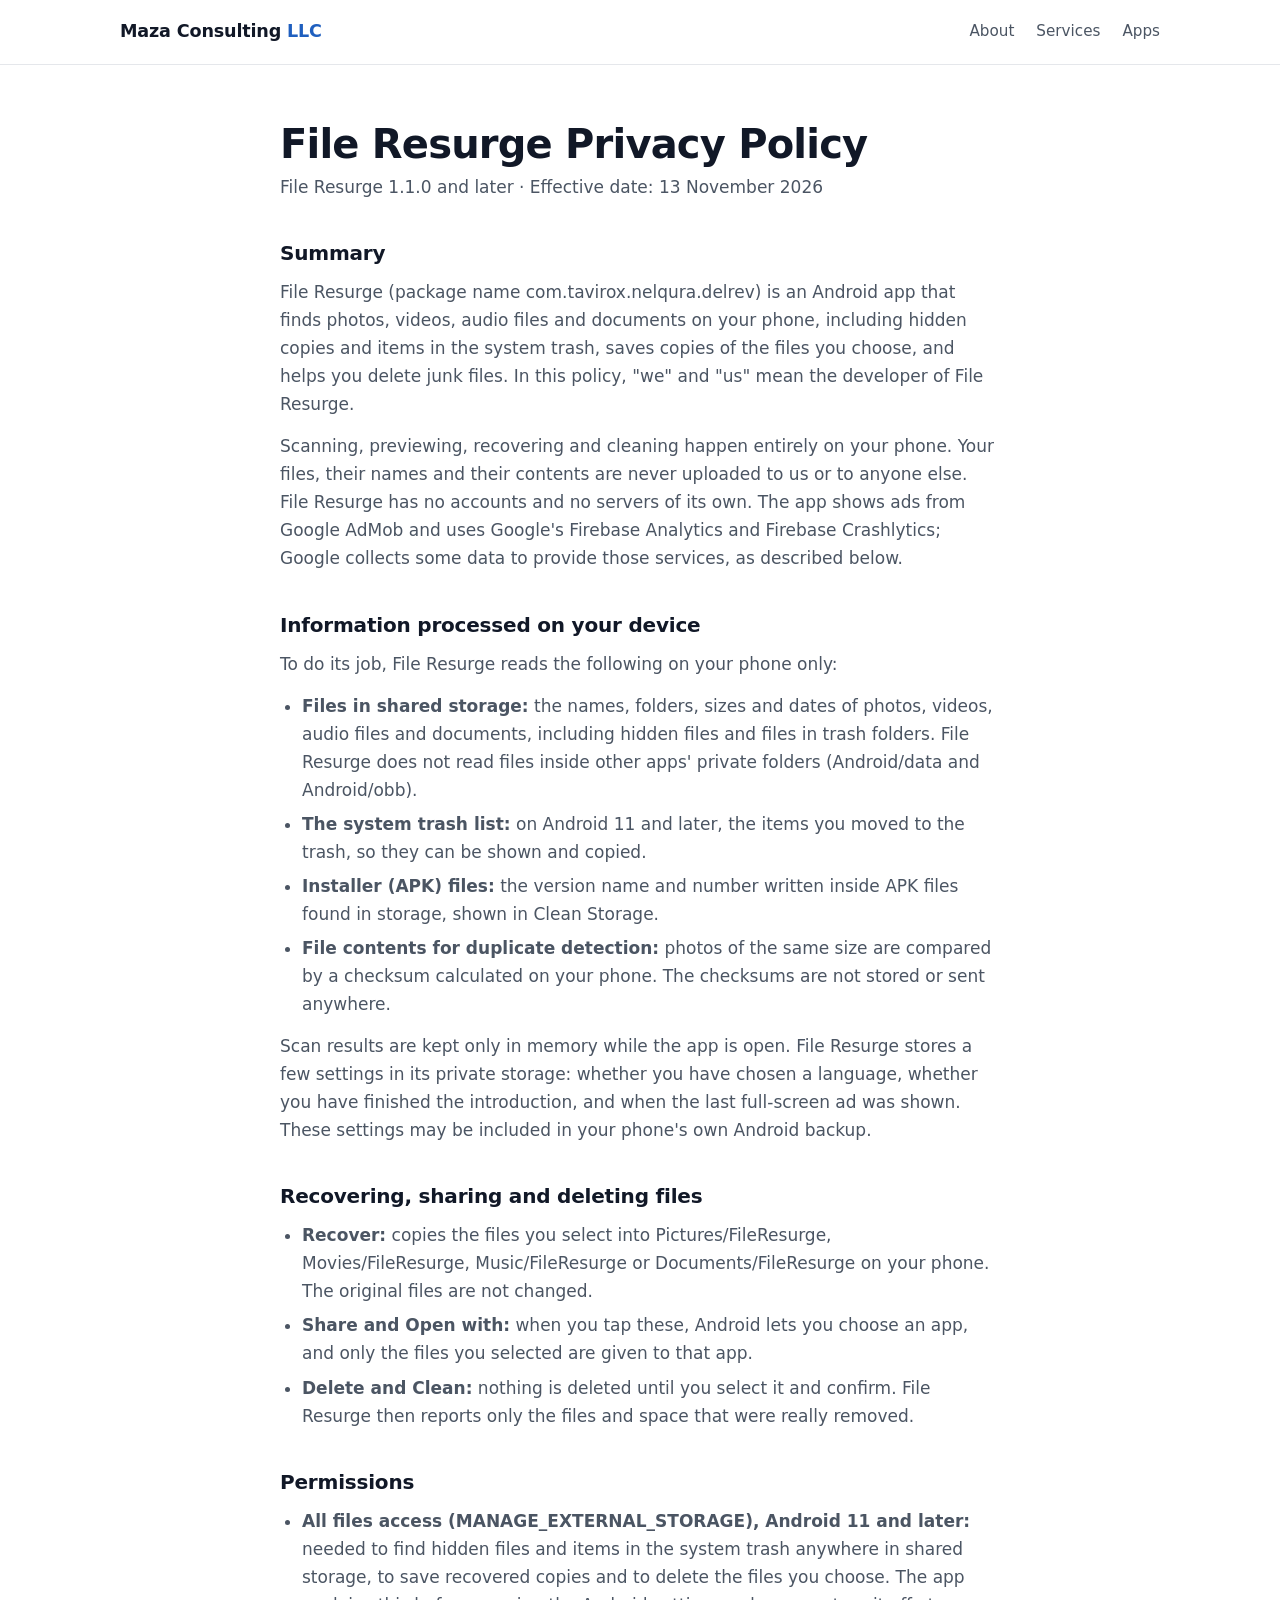
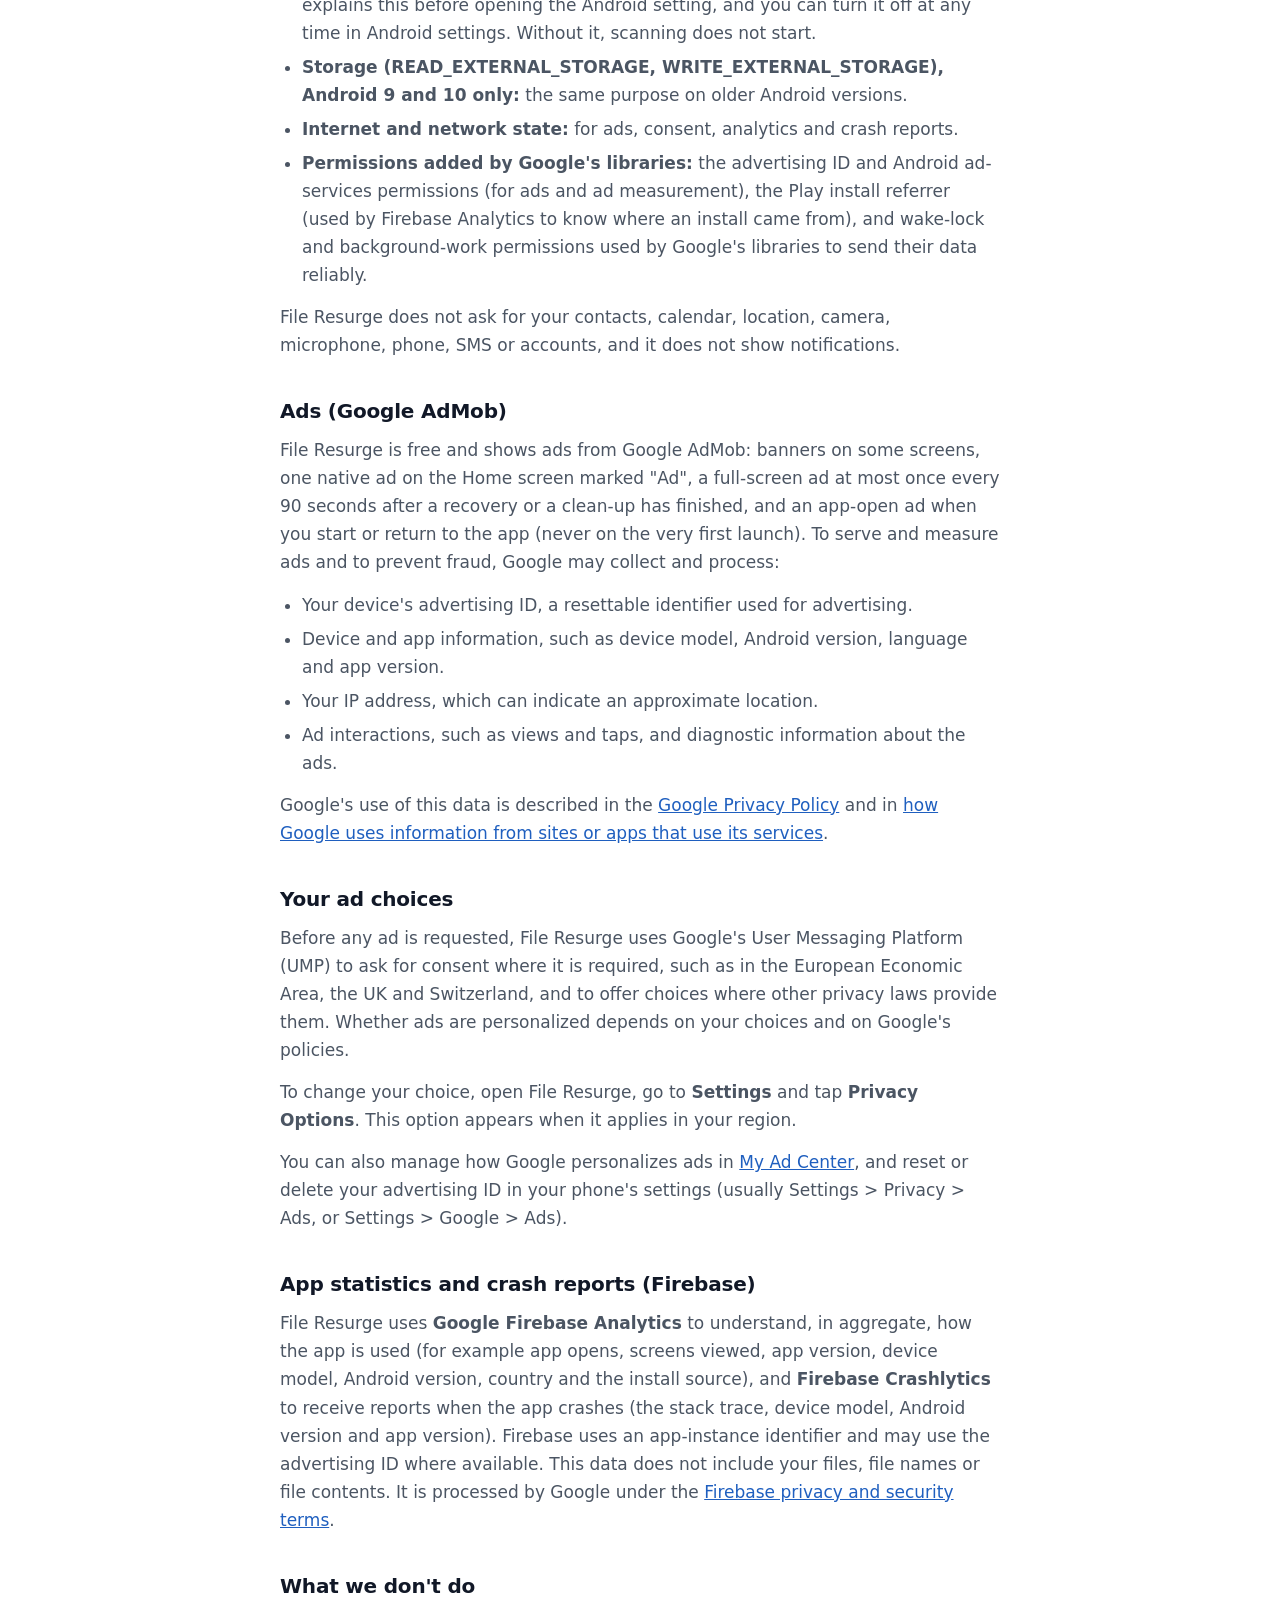
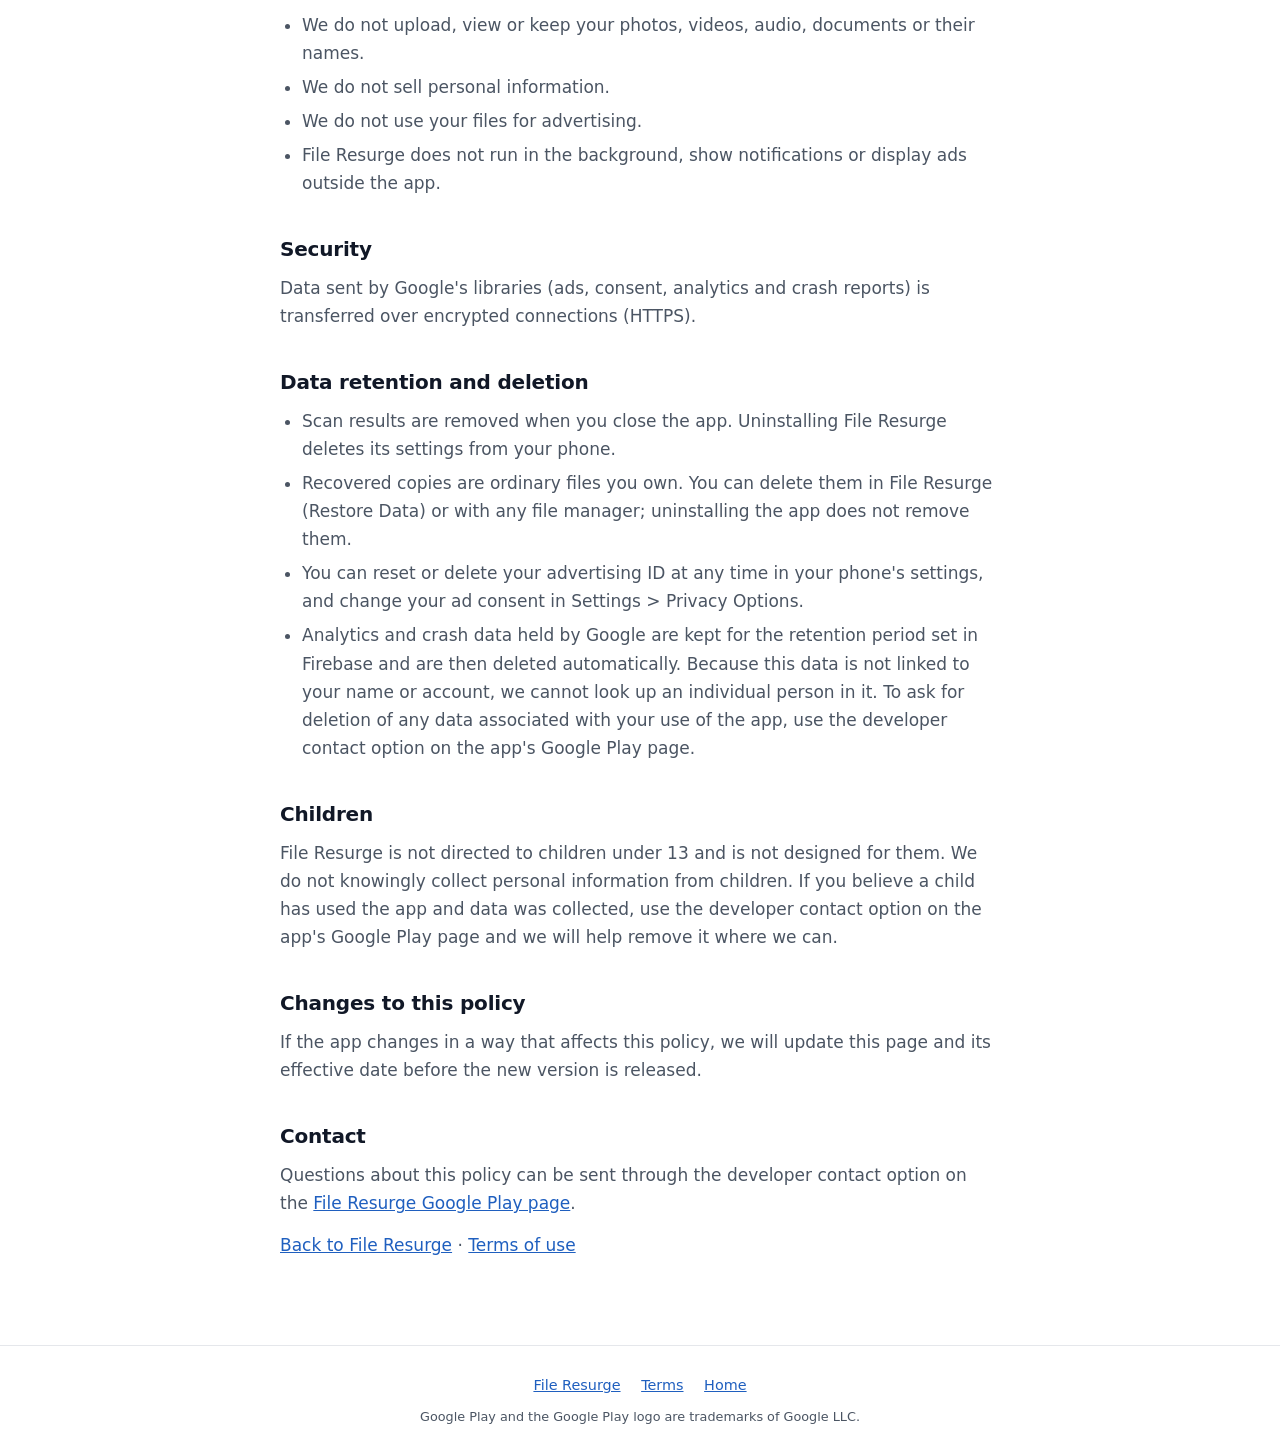
==== fileresurge/privacy-policy.html @ abaddbd8 "Add File Resurge site and app-ads.txt entry" ====
<!DOCTYPE html>
<html lang="en">
<head>
  <meta charset="utf-8">
  <meta name="viewport" content="width=device-width, initial-scale=1">
  <title>File Resurge Privacy Policy</title>
  <meta name="description" content="How the File Resurge Android app handles your information: on-device scanning and recovery, all-files access, Google AdMob ads and consent, Firebase Analytics and Crashlytics, and data deletion.">
  <meta name="color-scheme" content="light dark">
  <meta name="theme-color" content="#3688F6">
  <link rel="canonical" href="https://nextsolutions774-dev.github.io/fileresurge/privacy-policy.html">
  <meta property="og:type" content="article">
  <meta property="og:title" content="File Resurge Privacy Policy">
  <meta property="og:description" content="What the File Resurge Android app does with your information.">
  <meta property="og:url" content="https://nextsolutions774-dev.github.io/fileresurge/privacy-policy.html">
  <meta property="og:image" content="https://nextsolutions774-dev.github.io/fileresurge/icon.png">
  <link rel="icon" href="/fileresurge/icon.png" type="image/png">
  <link rel="stylesheet" href="/style.css">
  <link rel="stylesheet" href="/fileresurge/fileresurge.css">
</head>
<body>
  <header class="site-header">
    <div class="container header-inner">
      <a class="wordmark" href="/">Maza Consulting <span>LLC</span></a>
      <nav aria-label="Main">
        <a href="/#about">About</a>
        <a href="/#services">Services</a>
        <a href="/#apps">Apps</a>
      </nav>
    </div>
  </header>

  <main class="policy">
    <div class="container narrow">
      <h1>File Resurge Privacy Policy</h1>
      <p class="updated">File Resurge 1.1.0 and later · Effective date: 13 November 2026</p>

      <h2 id="summary">Summary</h2>
      <p>File Resurge (package name com.tavirox.nelqura.delrev) is an Android app that finds photos, videos, audio files and documents on your phone, including hidden copies and items in the system trash, saves copies of the files you choose, and helps you delete junk files. In this policy, "we" and "us" mean the developer of File Resurge.</p>
      <p>Scanning, previewing, recovering and cleaning happen entirely on your phone. Your files, their names and their contents are never uploaded to us or to anyone else. File Resurge has no accounts and no servers of its own. The app shows ads from Google AdMob and uses Google's Firebase Analytics and Firebase Crashlytics; Google collects some data to provide those services, as described below.</p>

      <h2 id="on-device">Information processed on your device</h2>
      <p>To do its job, File Resurge reads the following on your phone only:</p>
      <ul>
        <li><strong>Files in shared storage:</strong> the names, folders, sizes and dates of photos, videos, audio files and documents, including hidden files and files in trash folders. File Resurge does not read files inside other apps' private folders (Android/data and Android/obb).</li>
        <li><strong>The system trash list:</strong> on Android 11 and later, the items you moved to the trash, so they can be shown and copied.</li>
        <li><strong>Installer (APK) files:</strong> the version name and number written inside APK files found in storage, shown in Clean Storage.</li>
        <li><strong>File contents for duplicate detection:</strong> photos of the same size are compared by a checksum calculated on your phone. The checksums are not stored or sent anywhere.</li>
      </ul>
      <p>Scan results are kept only in memory while the app is open. File Resurge stores a few settings in its private storage: whether you have chosen a language, whether you have finished the introduction, and when the last full-screen ad was shown. These settings may be included in your phone's own Android backup.</p>

      <h2 id="recovery">Recovering, sharing and deleting files</h2>
      <ul>
        <li><strong>Recover:</strong> copies the files you select into Pictures/FileResurge, Movies/FileResurge, Music/FileResurge or Documents/FileResurge on your phone. The original files are not changed.</li>
        <li><strong>Share and Open with:</strong> when you tap these, Android lets you choose an app, and only the files you selected are given to that app.</li>
        <li><strong>Delete and Clean:</strong> nothing is deleted until you select it and confirm. File Resurge then reports only the files and space that were really removed.</li>
      </ul>

      <h2 id="permissions">Permissions</h2>
      <ul>
        <li><strong>All files access (MANAGE_EXTERNAL_STORAGE), Android 11 and later:</strong> needed to find hidden files and items in the system trash anywhere in shared storage, to save recovered copies and to delete the files you choose. The app explains this before opening the Android setting, and you can turn it off at any time in Android settings. Without it, scanning does not start.</li>
        <li><strong>Storage (READ_EXTERNAL_STORAGE, WRITE_EXTERNAL_STORAGE), Android 9 and 10 only:</strong> the same purpose on older Android versions.</li>
        <li><strong>Internet and network state:</strong> for ads, consent, analytics and crash reports.</li>
        <li><strong>Permissions added by Google's libraries:</strong> the advertising ID and Android ad-services permissions (for ads and ad measurement), the Play install referrer (used by Firebase Analytics to know where an install came from), and wake-lock and background-work permissions used by Google's libraries to send their data reliably.</li>
      </ul>
      <p>File Resurge does not ask for your contacts, calendar, location, camera, microphone, phone, SMS or accounts, and it does not show notifications.</p>

      <h2 id="ads">Ads (Google AdMob)</h2>
      <p>File Resurge is free and shows ads from Google AdMob: banners on some screens, one native ad on the Home screen marked "Ad", a full-screen ad at most once every 90 seconds after a recovery or a clean-up has finished, and an app-open ad when you start or return to the app (never on the very first launch). To serve and measure ads and to prevent fraud, Google may collect and process:</p>
      <ul>
        <li>Your device's advertising ID, a resettable identifier used for advertising.</li>
        <li>Device and app information, such as device model, Android version, language and app version.</li>
        <li>Your IP address, which can indicate an approximate location.</li>
        <li>Ad interactions, such as views and taps, and diagnostic information about the ads.</li>
      </ul>
      <p>Google's use of this data is described in the <a href="https://policies.google.com/privacy">Google Privacy Policy</a> and in <a href="https://policies.google.com/technologies/partner-sites">how Google uses information from sites or apps that use its services</a>.</p>

      <h2 id="consent">Your ad choices</h2>
      <p>Before any ad is requested, File Resurge uses Google's User Messaging Platform (UMP) to ask for consent where it is required, such as in the European Economic Area, the UK and Switzerland, and to offer choices where other privacy laws provide them. Whether ads are personalized depends on your choices and on Google's policies.</p>
      <p>To change your choice, open File Resurge, go to <strong>Settings</strong> and tap <strong>Privacy Options</strong>. This option appears when it applies in your region.</p>
      <p>You can also manage how Google personalizes ads in <a href="https://myadcenter.google.com/">My Ad Center</a>, and reset or delete your advertising ID in your phone's settings (usually Settings &gt; Privacy &gt; Ads, or Settings &gt; Google &gt; Ads).</p>

      <h2 id="firebase">App statistics and crash reports (Firebase)</h2>
      <p>File Resurge uses <strong>Google Firebase Analytics</strong> to understand, in aggregate, how the app is used (for example app opens, screens viewed, app version, device model, Android version, country and the install source), and <strong>Firebase Crashlytics</strong> to receive reports when the app crashes (the stack trace, device model, Android version and app version). Firebase uses an app-instance identifier and may use the advertising ID where available. This data does not include your files, file names or file contents. It is processed by Google under the <a href="https://firebase.google.com/support/privacy">Firebase privacy and security terms</a>.</p>

      <h2 id="not-do">What we don't do</h2>
      <ul>
        <li>We do not upload, view or keep your photos, videos, audio, documents or their names.</li>
        <li>We do not sell personal information.</li>
        <li>We do not use your files for advertising.</li>
        <li>File Resurge does not run in the background, show notifications or display ads outside the app.</li>
      </ul>

      <h2 id="security">Security</h2>
      <p>Data sent by Google's libraries (ads, consent, analytics and crash reports) is transferred over encrypted connections (HTTPS).</p>

      <h2 id="retention">Data retention and deletion</h2>
      <ul>
        <li>Scan results are removed when you close the app. Uninstalling File Resurge deletes its settings from your phone.</li>
        <li>Recovered copies are ordinary files you own. You can delete them in File Resurge (Restore Data) or with any file manager; uninstalling the app does not remove them.</li>
        <li>You can reset or delete your advertising ID at any time in your phone's settings, and change your ad consent in Settings &gt; Privacy Options.</li>
        <li>Analytics and crash data held by Google are kept for the retention period set in Firebase and are then deleted automatically. Because this data is not linked to your name or account, we cannot look up an individual person in it. To ask for deletion of any data associated with your use of the app, use the developer contact option on the app's Google Play page.</li>
      </ul>

      <h2 id="children">Children</h2>
      <p>File Resurge is not directed to children under 13 and is not designed for them. We do not knowingly collect personal information from children. If you believe a child has used the app and data was collected, use the developer contact option on the app's Google Play page and we will help remove it where we can.</p>

      <h2 id="changes">Changes to this policy</h2>
      <p>If the app changes in a way that affects this policy, we will update this page and its effective date before the new version is released.</p>

      <h2 id="contact">Contact</h2>
      <p>Questions about this policy can be sent through the developer contact option on the <a href="https://play.google.com/store/apps/details?id=com.tavirox.nelqura.delrev">File Resurge Google Play page</a>.</p>

      <p><a href="/fileresurge/">Back to File Resurge</a> · <a href="/fileresurge/terms.html">Terms of use</a></p>
    </div>
  </main>

  <footer class="site-footer">
    <div class="container">
      <p class="footer-links"><a href="/fileresurge/">File Resurge</a> <a href="/fileresurge/terms.html">Terms</a> <a href="/">Home</a></p>
      <p class="trademark">Google Play and the Google Play logo are trademarks of Google LLC.</p>
    </div>
  </footer>
</body>
</html>
---- style.css ----
:root {
  --bg: #ffffff;
  --bg-alt: #f4f6fb;
  --surface: #ffffff;
  --text: #111827;
  --muted: #4b5563;
  --border: #e5e7eb;
  --accent: #2563eb;
  --accent-soft: #e0e9ff;
  --on-accent: #ffffff;
}

@media (prefers-color-scheme: dark) {
  :root {
    --bg: #0b1120;
    --bg-alt: #111a2e;
    --surface: #16213a;
    --text: #e5e7eb;
    --muted: #9ca3af;
    --border: #24314f;
    --accent: #60a5fa;
    --accent-soft: #1e3a6b;
    --on-accent: #0b1120;
  }
}

* { box-sizing: border-box; }

html { scroll-behavior: smooth; }

body {
  margin: 0;
  font-family: system-ui, -apple-system, "Segoe UI", Roboto, "Helvetica Neue", Arial, sans-serif;
  font-size: 17px;
  line-height: 1.65;
  color: var(--text);
  background: var(--bg);
  -webkit-font-smoothing: antialiased;
}

.container { max-width: 1080px; margin: 0 auto; padding: 0 20px; }
.narrow { max-width: 760px; }

/* Header */
.site-header {
  position: sticky;
  top: 0;
  z-index: 10;
  background: color-mix(in srgb, var(--bg) 88%, transparent);
  backdrop-filter: blur(10px);
  -webkit-backdrop-filter: blur(10px);
  border-bottom: 1px solid var(--border);
}
.header-inner {
  display: flex;
  align-items: center;
  justify-content: space-between;
  gap: 16px;
  min-height: 64px;
  flex-wrap: wrap;
}
.wordmark {
  font-weight: 800;
  font-size: 1.1rem;
  letter-spacing: -0.01em;
  color: var(--text);
  text-decoration: none;
}
.wordmark span { color: var(--accent); }
nav { display: flex; gap: 22px; }
nav a {
  color: var(--muted);
  text-decoration: none;
  font-weight: 500;
  font-size: 0.95rem;
}
nav a:hover, nav a:focus-visible { color: var(--accent); }

/* Hero */
.hero {
  padding: 110px 0 100px;
  text-align: center;
  background:
    radial-gradient(ellipse at top, var(--accent-soft), transparent 65%),
    var(--bg);
}
.hero h1 {
  margin: 0 0 16px;
  font-size: clamp(2.2rem, 6vw, 3.6rem);
  line-height: 1.1;
  letter-spacing: -0.03em;
}
.tagline {
  margin: 0 auto 32px;
  max-width: 600px;
  font-size: clamp(1.05rem, 2.4vw, 1.25rem);
  color: var(--muted);
}
.button {
  display: inline-block;
  padding: 12px 26px;
  border-radius: 999px;
  background: var(--accent);
  color: var(--on-accent);
  font-weight: 600;
  text-decoration: none;
  transition: transform 0.15s ease, opacity 0.15s ease;
}
.button:hover { opacity: 0.9; transform: translateY(-1px); }

/* Sections */
.section { padding: 80px 0; scroll-margin-top: 64px; }
.section.alt { background: var(--bg-alt); }
.section h2 {
  margin: 0 0 20px;
  font-size: clamp(1.6rem, 4vw, 2.1rem);
  letter-spacing: -0.02em;
}
.section p { color: var(--muted); margin: 0 0 16px; }
#services h2 { text-align: center; margin-bottom: 40px; }

/* Cards */
.cards {
  display: grid;
  grid-template-columns: repeat(auto-fit, minmax(230px, 1fr));
  gap: 20px;
}
.card {
  background: var(--surface);
  border: 1px solid var(--border);
  border-radius: 16px;
  padding: 28px 24px;
  transition: transform 0.15s ease, box-shadow 0.15s ease;
}
.card:hover {
  transform: translateY(-3px);
  box-shadow: 0 10px 30px rgba(0, 0, 0, 0.08);
}
.card h3 { margin: 16px 0 8px; font-size: 1.1rem; }
.card p { margin: 0; font-size: 0.97rem; }
.icon {
  width: 44px;
  height: 44px;
  padding: 9px;
  border-radius: 12px;
  background: var(--accent-soft);
  stroke: var(--accent);
  fill: none;
  stroke-width: 1.8;
  stroke-linecap: round;
  stroke-linejoin: round;
}

/* App list */
.app-card {
  display: flex;
  align-items: center;
  gap: 18px;
  margin-top: 24px;
  padding: 20px;
  color: var(--text);
  text-decoration: none;
}
.app-card img { flex: none; border-radius: 14px; }
.app-card h3 { margin: 0 0 4px; }

/* Footer */
.site-footer {
  border-top: 1px solid var(--border);
  padding: 28px 0;
  text-align: center;
}
.site-footer p { margin: 0; color: var(--muted); font-size: 0.9rem; }

/* 404 */
.notfound {
  min-height: calc(100vh - 150px);
  display: flex;
  align-items: center;
  text-align: center;
}
.notfound h1 { font-size: clamp(3rem, 12vw, 5.5rem); margin: 0; color: var(--accent); }
.notfound p { color: var(--muted); margin: 8px 0 28px; }

@media (max-width: 560px) {
  .header-inner { justify-content: center; padding: 10px 20px; }
  nav { gap: 18px; }
  .hero { padding: 80px 0 72px; }
  .section { padding: 60px 0; scroll-margin-top: 100px; }
}
---- fileresurge/fileresurge.css ----
/* File Resurge pages: blue theme on top of the site's /style.css */
:root {
  --accent: #1f5fbf;
  --accent-soft: #dceaff;
  --on-accent: #ffffff;
  --brand-start: #42a0ff;
  --brand-end: #3688f6;
  --on-brand: #ffffff;
}

@media (prefers-color-scheme: dark) {
  :root {
    --bg: #101318;
    --bg-alt: #161a21;
    --surface: #1f232c;
    --text: #eef1f6;
    --muted: #b4bac6;
    --border: #2f3542;
    --accent: #8ab8ff;
    --accent-soft: #1d2f4d;
    --on-accent: #0b1730;
  }
}

a { color: var(--accent); }
main { overflow-wrap: anywhere; }

/* Hero */
.app-hero { padding: 72px 0 64px; }
.app-icon {
  display: block;
  width: 112px;
  height: 112px;
  margin: 0 auto 20px;
  border-radius: 24px;
}
.play-badge { display: inline-block; line-height: 0; }
.play-badge img { width: 216px; height: auto; }
.play-text { margin: 8px 0 0; font-size: 0.95rem; color: var(--muted); }

/* Honest-limits note */
.note {
  margin: 0 0 22px;
  padding: 14px 16px;
  border: 1px solid var(--border);
  border-left: 4px solid var(--accent);
  border-radius: 10px;
  background: var(--surface);
}
.note p { margin: 0; }

/* Permissions */
.perm { margin: 0 0 22px; }
.perm h3 { margin: 0 0 4px; font-size: 1.05rem; }
.perm p { margin: 0; }

/* Policy */
.policy { padding: 56px 0 72px; }
.policy h1 {
  margin: 0 0 6px;
  font-size: clamp(1.8rem, 5vw, 2.5rem);
  line-height: 1.15;
  letter-spacing: -0.02em;
}
.policy .updated { margin: 0 0 32px; color: var(--muted); }
.policy h2 { margin: 36px 0 8px; font-size: 1.25rem; letter-spacing: -0.01em; }
.policy p, .policy li { color: var(--muted); }
.policy p { margin: 0 0 14px; }
.policy ul { margin: 0 0 14px; padding-left: 22px; }
.policy li { margin-bottom: 6px; }

/* Footer */
.footer-links { margin-bottom: 8px !important; }
.footer-links a { margin: 0 8px; }
.trademark { margin-top: 8px !important; font-size: 0.8rem !important; }
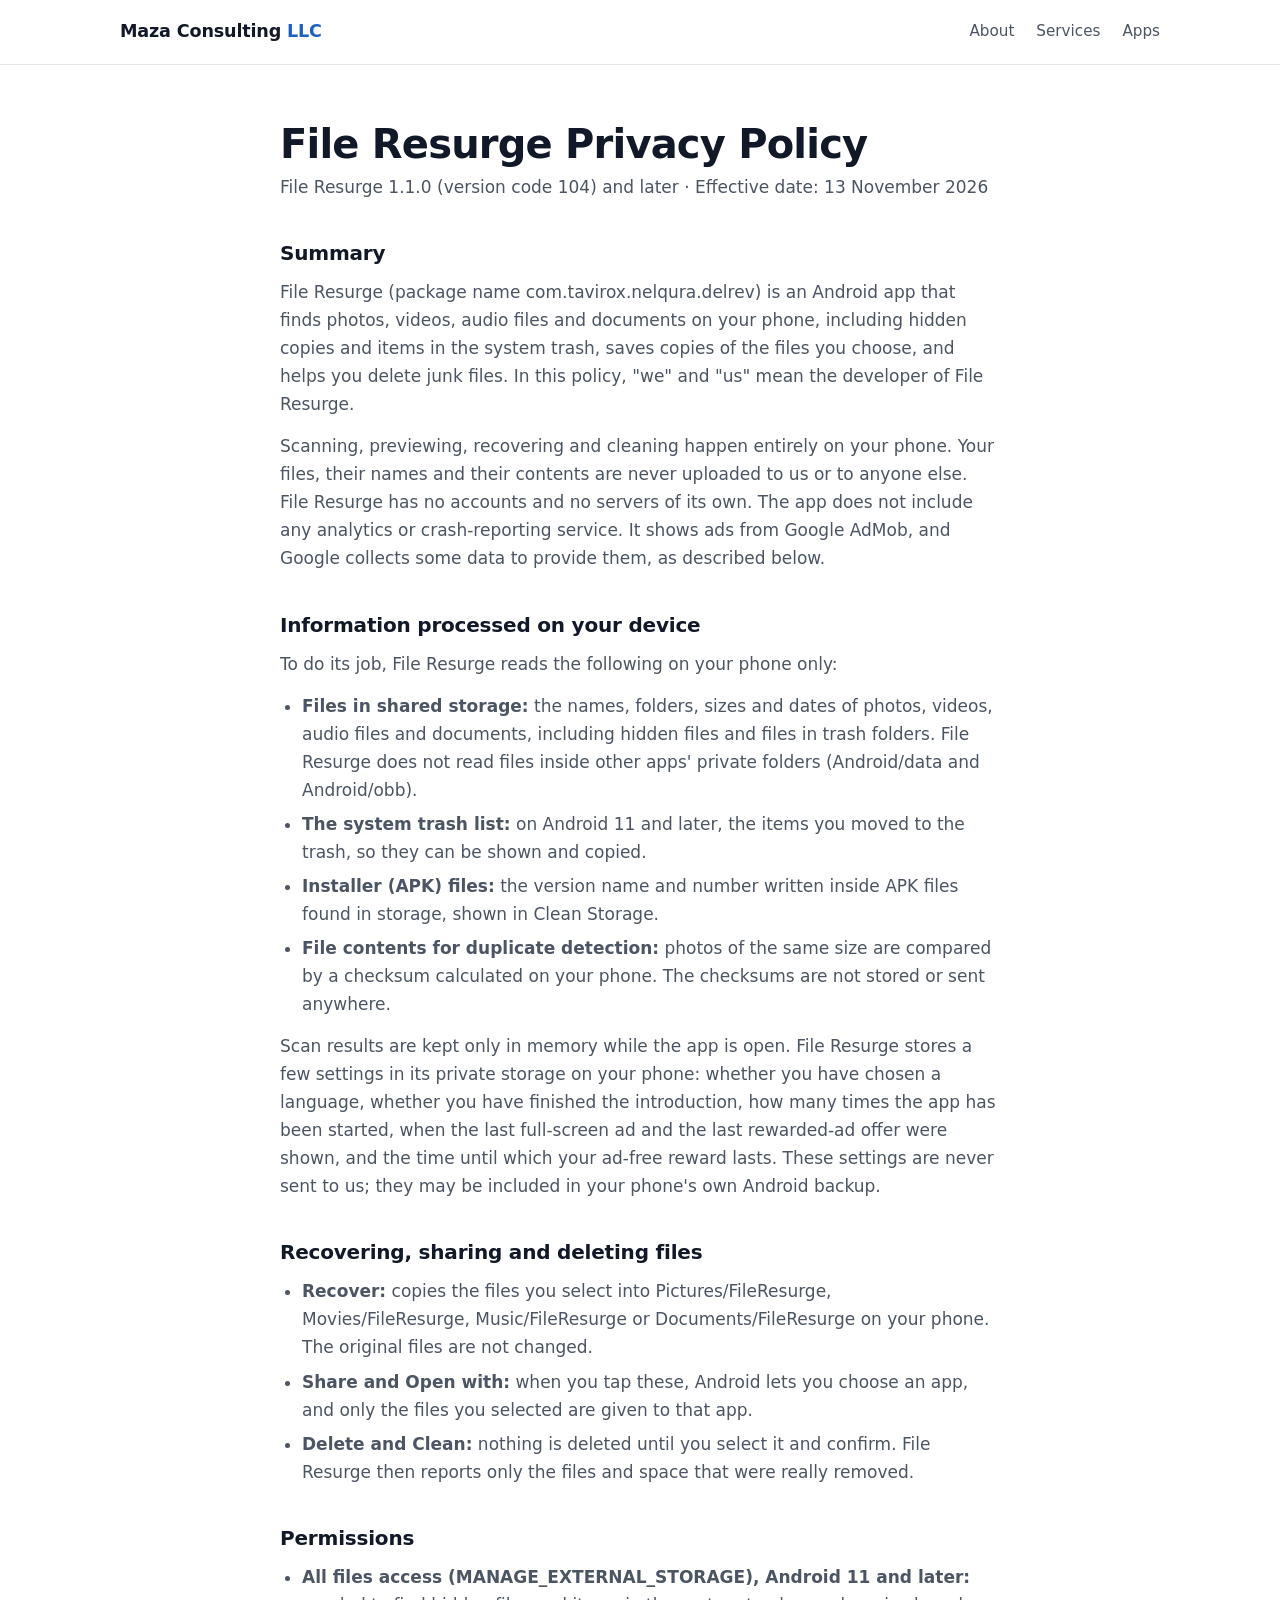
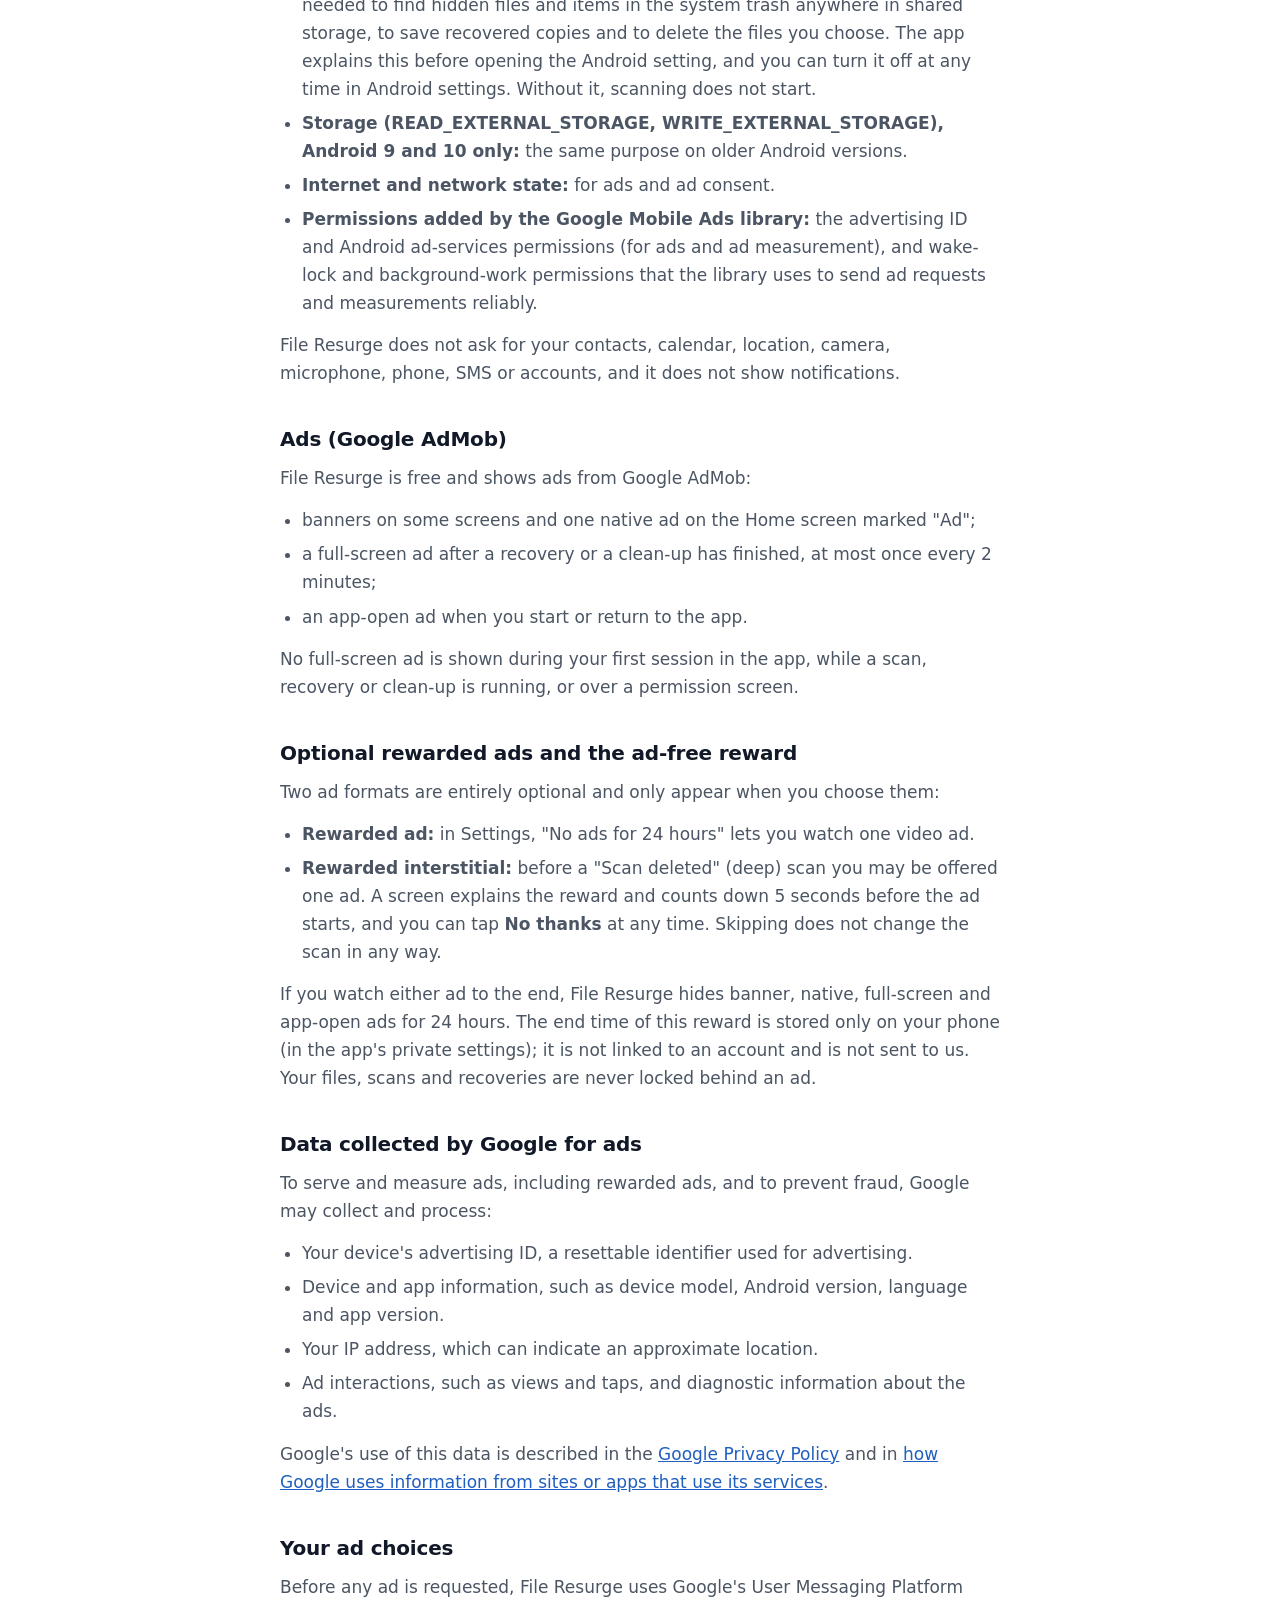
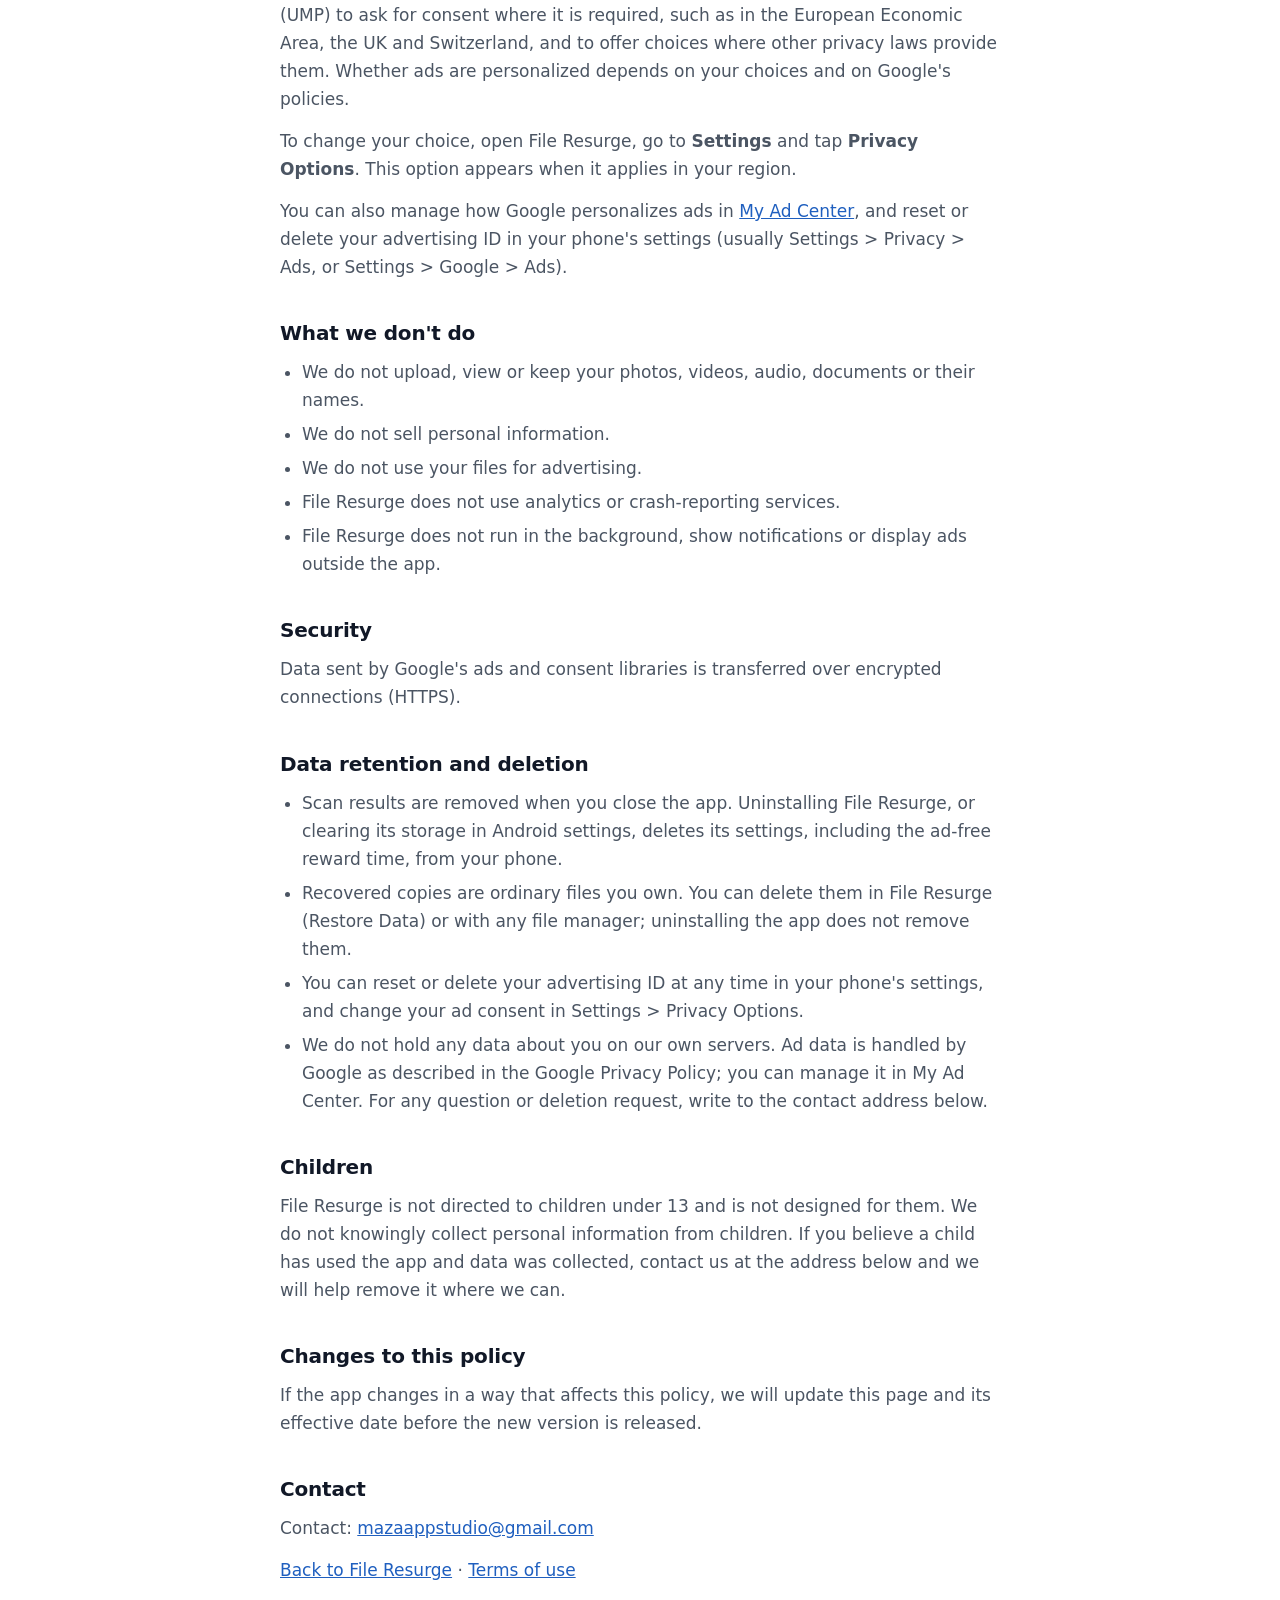
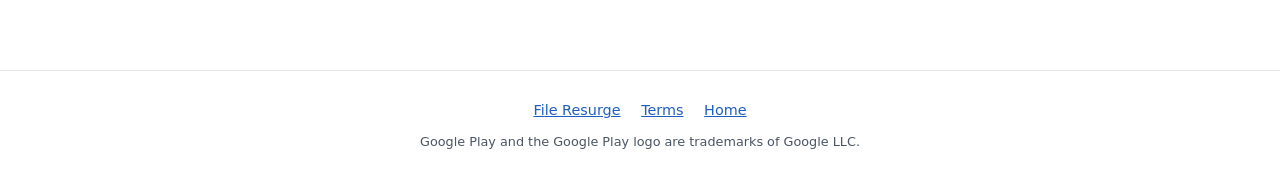
==== commit 097ae20d: "Update File Resurge privacy policy for v1.1.0 (104): no Firebase, rewarded ads, contact" ====
--- a/fileresurge/privacy-policy.html
+++ b/fileresurge/privacy-policy.html
@@ -4,7 +4,7 @@
   <meta charset="utf-8">
   <meta name="viewport" content="width=device-width, initial-scale=1">
   <title>File Resurge Privacy Policy</title>
-  <meta name="description" content="How the File Resurge Android app handles your information: on-device scanning and recovery, all-files access, Google AdMob ads and consent, Firebase Analytics and Crashlytics, and data deletion.">
+  <meta name="description" content="How the File Resurge Android app handles your information: on-device scanning and recovery, all-files access, Google AdMob ads, rewarded ads and consent, and data deletion.">
   <meta name="color-scheme" content="light dark">
   <meta name="theme-color" content="#3688F6">
   <link rel="canonical" href="https://nextsolutions774-dev.github.io/fileresurge/privacy-policy.html">
@@ -32,11 +32,11 @@
   <main class="policy">
     <div class="container narrow">
       <h1>File Resurge Privacy Policy</h1>
-      <p class="updated">File Resurge 1.1.0 and later · Effective date: 13 November 2026</p>
+      <p class="updated">File Resurge 1.1.0 (version code 104) and later · Effective date: 13 November 2026</p>
 
       <h2 id="summary">Summary</h2>
       <p>File Resurge (package name com.tavirox.nelqura.delrev) is an Android app that finds photos, videos, audio files and documents on your phone, including hidden copies and items in the system trash, saves copies of the files you choose, and helps you delete junk files. In this policy, "we" and "us" mean the developer of File Resurge.</p>
-      <p>Scanning, previewing, recovering and cleaning happen entirely on your phone. Your files, their names and their contents are never uploaded to us or to anyone else. File Resurge has no accounts and no servers of its own. The app shows ads from Google AdMob and uses Google's Firebase Analytics and Firebase Crashlytics; Google collects some data to provide those services, as described below.</p>
+      <p>Scanning, previewing, recovering and cleaning happen entirely on your phone. Your files, their names and their contents are never uploaded to us or to anyone else. File Resurge has no accounts and no servers of its own. The app does not include any analytics or crash-reporting service. It shows ads from Google AdMob, and Google collects some data to provide them, as described below.</p>
 
       <h2 id="on-device">Information processed on your device</h2>
       <p>To do its job, File Resurge reads the following on your phone only:</p>
@@ -46,7 +46,7 @@
         <li><strong>Installer (APK) files:</strong> the version name and number written inside APK files found in storage, shown in Clean Storage.</li>
         <li><strong>File contents for duplicate detection:</strong> photos of the same size are compared by a checksum calculated on your phone. The checksums are not stored or sent anywhere.</li>
       </ul>
-      <p>Scan results are kept only in memory while the app is open. File Resurge stores a few settings in its private storage: whether you have chosen a language, whether you have finished the introduction, and when the last full-screen ad was shown. These settings may be included in your phone's own Android backup.</p>
+      <p>Scan results are kept only in memory while the app is open. File Resurge stores a few settings in its private storage on your phone: whether you have chosen a language, whether you have finished the introduction, how many times the app has been started, when the last full-screen ad and the last rewarded-ad offer were shown, and the time until which your ad-free reward lasts. These settings are never sent to us; they may be included in your phone's own Android backup.</p>
 
       <h2 id="recovery">Recovering, sharing and deleting files</h2>
       <ul>
@@ -59,13 +59,30 @@
       <ul>
         <li><strong>All files access (MANAGE_EXTERNAL_STORAGE), Android 11 and later:</strong> needed to find hidden files and items in the system trash anywhere in shared storage, to save recovered copies and to delete the files you choose. The app explains this before opening the Android setting, and you can turn it off at any time in Android settings. Without it, scanning does not start.</li>
         <li><strong>Storage (READ_EXTERNAL_STORAGE, WRITE_EXTERNAL_STORAGE), Android 9 and 10 only:</strong> the same purpose on older Android versions.</li>
-        <li><strong>Internet and network state:</strong> for ads, consent, analytics and crash reports.</li>
-        <li><strong>Permissions added by Google's libraries:</strong> the advertising ID and Android ad-services permissions (for ads and ad measurement), the Play install referrer (used by Firebase Analytics to know where an install came from), and wake-lock and background-work permissions used by Google's libraries to send their data reliably.</li>
+        <li><strong>Internet and network state:</strong> for ads and ad consent.</li>
+        <li><strong>Permissions added by the Google Mobile Ads library:</strong> the advertising ID and Android ad-services permissions (for ads and ad measurement), and wake-lock and background-work permissions that the library uses to send ad requests and measurements reliably.</li>
       </ul>
       <p>File Resurge does not ask for your contacts, calendar, location, camera, microphone, phone, SMS or accounts, and it does not show notifications.</p>
 
       <h2 id="ads">Ads (Google AdMob)</h2>
-      <p>File Resurge is free and shows ads from Google AdMob: banners on some screens, one native ad on the Home screen marked "Ad", a full-screen ad at most once every 90 seconds after a recovery or a clean-up has finished, and an app-open ad when you start or return to the app (never on the very first launch). To serve and measure ads and to prevent fraud, Google may collect and process:</p>
+      <p>File Resurge is free and shows ads from Google AdMob:</p>
+      <ul>
+        <li>banners on some screens and one native ad on the Home screen marked "Ad";</li>
+        <li>a full-screen ad after a recovery or a clean-up has finished, at most once every 2 minutes;</li>
+        <li>an app-open ad when you start or return to the app.</li>
+      </ul>
+      <p>No full-screen ad is shown during your first session in the app, while a scan, recovery or clean-up is running, or over a permission screen.</p>
+
+      <h2 id="rewarded">Optional rewarded ads and the ad-free reward</h2>
+      <p>Two ad formats are entirely optional and only appear when you choose them:</p>
+      <ul>
+        <li><strong>Rewarded ad:</strong> in Settings, "No ads for 24 hours" lets you watch one video ad.</li>
+        <li><strong>Rewarded interstitial:</strong> before a "Scan deleted" (deep) scan you may be offered one ad. A screen explains the reward and counts down 5 seconds before the ad starts, and you can tap <strong>No thanks</strong> at any time. Skipping does not change the scan in any way.</li>
+      </ul>
+      <p>If you watch either ad to the end, File Resurge hides banner, native, full-screen and app-open ads for 24 hours. The end time of this reward is stored only on your phone (in the app's private settings); it is not linked to an account and is not sent to us. Your files, scans and recoveries are never locked behind an ad.</p>
+
+      <h2 id="ad-data">Data collected by Google for ads</h2>
+      <p>To serve and measure ads, including rewarded ads, and to prevent fraud, Google may collect and process:</p>
       <ul>
         <li>Your device's advertising ID, a resettable identifier used for advertising.</li>
         <li>Device and app information, such as device model, Android version, language and app version.</li>
@@ -79,36 +96,34 @@
       <p>To change your choice, open File Resurge, go to <strong>Settings</strong> and tap <strong>Privacy Options</strong>. This option appears when it applies in your region.</p>
       <p>You can also manage how Google personalizes ads in <a href="https://myadcenter.google.com/">My Ad Center</a>, and reset or delete your advertising ID in your phone's settings (usually Settings &gt; Privacy &gt; Ads, or Settings &gt; Google &gt; Ads).</p>
 
-      <h2 id="firebase">App statistics and crash reports (Firebase)</h2>
-      <p>File Resurge uses <strong>Google Firebase Analytics</strong> to understand, in aggregate, how the app is used (for example app opens, screens viewed, app version, device model, Android version, country and the install source), and <strong>Firebase Crashlytics</strong> to receive reports when the app crashes (the stack trace, device model, Android version and app version). Firebase uses an app-instance identifier and may use the advertising ID where available. This data does not include your files, file names or file contents. It is processed by Google under the <a href="https://firebase.google.com/support/privacy">Firebase privacy and security terms</a>.</p>
-
       <h2 id="not-do">What we don't do</h2>
       <ul>
         <li>We do not upload, view or keep your photos, videos, audio, documents or their names.</li>
         <li>We do not sell personal information.</li>
         <li>We do not use your files for advertising.</li>
+        <li>File Resurge does not use analytics or crash-reporting services.</li>
         <li>File Resurge does not run in the background, show notifications or display ads outside the app.</li>
       </ul>
 
       <h2 id="security">Security</h2>
-      <p>Data sent by Google's libraries (ads, consent, analytics and crash reports) is transferred over encrypted connections (HTTPS).</p>
+      <p>Data sent by Google's ads and consent libraries is transferred over encrypted connections (HTTPS).</p>
 
       <h2 id="retention">Data retention and deletion</h2>
       <ul>
-        <li>Scan results are removed when you close the app. Uninstalling File Resurge deletes its settings from your phone.</li>
+        <li>Scan results are removed when you close the app. Uninstalling File Resurge, or clearing its storage in Android settings, deletes its settings, including the ad-free reward time, from your phone.</li>
         <li>Recovered copies are ordinary files you own. You can delete them in File Resurge (Restore Data) or with any file manager; uninstalling the app does not remove them.</li>
         <li>You can reset or delete your advertising ID at any time in your phone's settings, and change your ad consent in Settings &gt; Privacy Options.</li>
-        <li>Analytics and crash data held by Google are kept for the retention period set in Firebase and are then deleted automatically. Because this data is not linked to your name or account, we cannot look up an individual person in it. To ask for deletion of any data associated with your use of the app, use the developer contact option on the app's Google Play page.</li>
+        <li>We do not hold any data about you on our own servers. Ad data is handled by Google as described in the Google Privacy Policy; you can manage it in My Ad Center. For any question or deletion request, write to the contact address below.</li>
       </ul>
 
       <h2 id="children">Children</h2>
-      <p>File Resurge is not directed to children under 13 and is not designed for them. We do not knowingly collect personal information from children. If you believe a child has used the app and data was collected, use the developer contact option on the app's Google Play page and we will help remove it where we can.</p>
+      <p>File Resurge is not directed to children under 13 and is not designed for them. We do not knowingly collect personal information from children. If you believe a child has used the app and data was collected, contact us at the address below and we will help remove it where we can.</p>
 
       <h2 id="changes">Changes to this policy</h2>
       <p>If the app changes in a way that affects this policy, we will update this page and its effective date before the new version is released.</p>
 
       <h2 id="contact">Contact</h2>
-      <p>Questions about this policy can be sent through the developer contact option on the <a href="https://play.google.com/store/apps/details?id=com.tavirox.nelqura.delrev">File Resurge Google Play page</a>.</p>
+      <p>Contact: <a href="mailto:mazaappstudio@gmail.com">mazaappstudio@gmail.com</a></p>
 
       <p><a href="/fileresurge/">Back to File Resurge</a> · <a href="/fileresurge/terms.html">Terms of use</a></p>
     </div>
